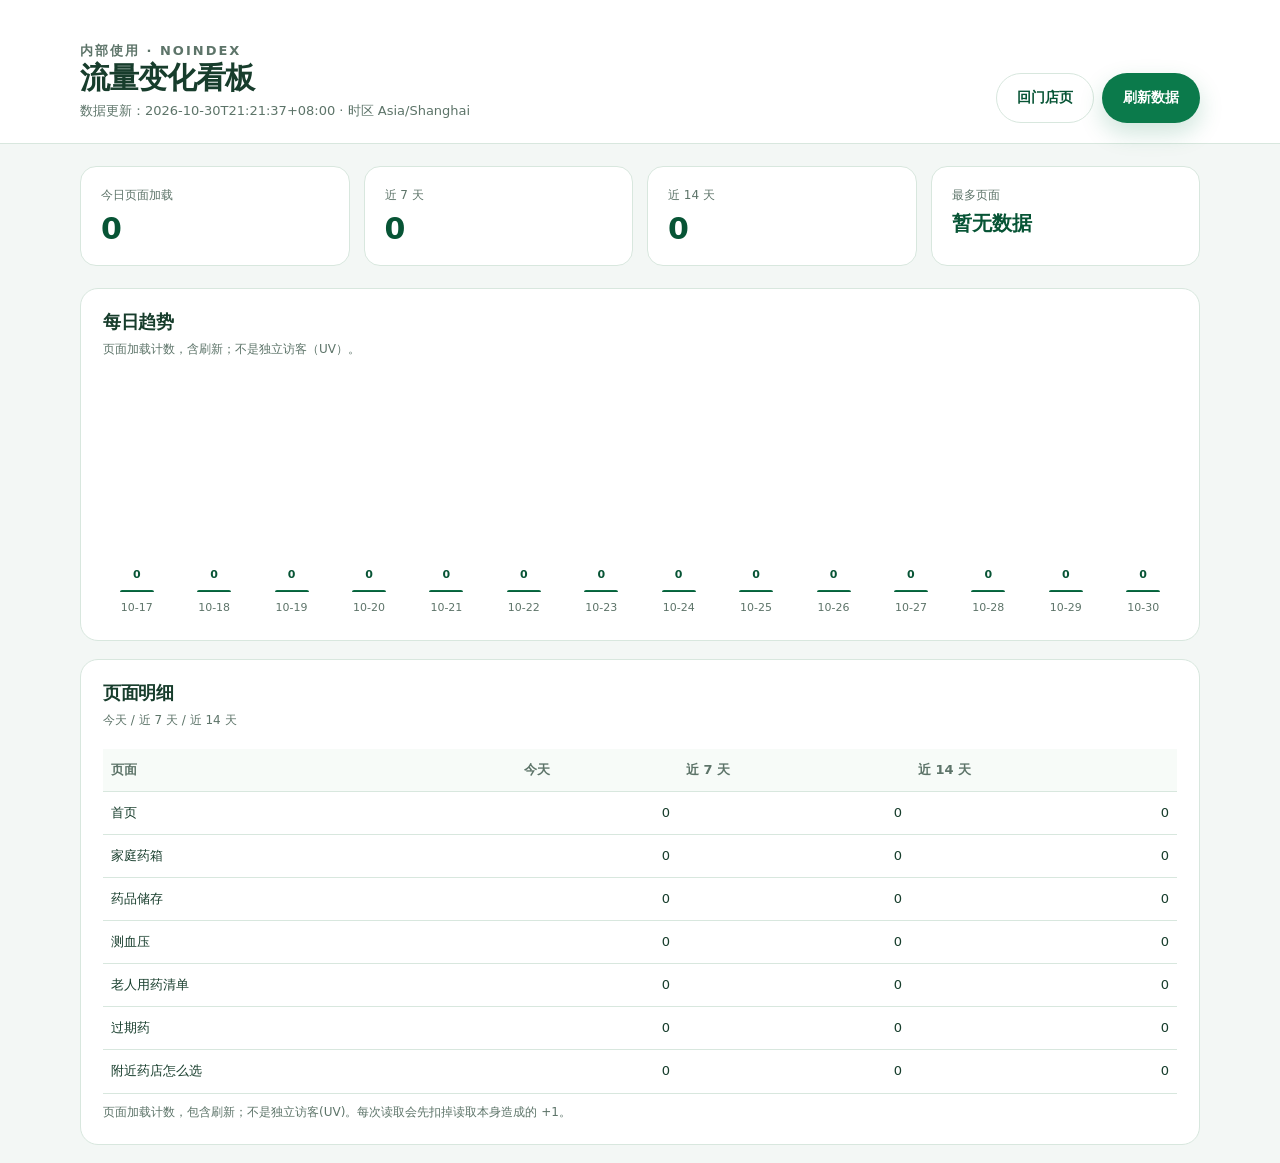
==== dashboard/index.html @ 514e3e6b "Add SEO guide: dashboard/index.html" ====
<!DOCTYPE html>
<html lang="zh-CN">
<head>
<meta charset="UTF-8">
<meta name="viewport" content="width=device-width, initial-scale=1.0">
<meta name="robots" content="noindex,nofollow">
<title>流量看板｜万家康羊山窑店</title>
<link rel="stylesheet" href="../styles.css">
<style>
  body{background:#f3f7f5}
  .dash-head{padding:34px 0 20px;border-bottom:1px solid var(--line);background:#fff}
  .dash-head .wrap{display:flex;justify-content:space-between;align-items:flex-end;gap:16px;flex-wrap:wrap}
  .dash-head h1{margin:0;font-size:30px}
  .dash-head p{margin:6px 0 0;color:var(--muted);font-size:13px}
  .dash-actions{display:flex;gap:8px;flex-wrap:wrap}
  .stats{display:grid;grid-template-columns:repeat(4,1fr);gap:14px;margin:22px 0}
  .stat{background:#fff;border:1px solid var(--line);border-radius:16px;padding:18px 20px}
  .stat span{display:block;color:var(--muted);font-size:12px}
  .stat b{display:block;font-size:30px;line-height:1.2;margin-top:6px;color:var(--green-dark)}
  .panel{background:#fff;border:1px solid var(--line);border-radius:18px;padding:22px;margin-bottom:18px}
  .panel h2{margin:0 0 6px;font-size:18px}
  .panel .sub{color:var(--muted);font-size:12px;margin:0 0 18px}
  .chart{display:flex;align-items:flex-end;gap:10px;height:240px;padding:12px 0 0;overflow-x:auto}
  .bar-wrap{flex:1;min-width:44px;display:flex;flex-direction:column;align-items:center;justify-content:flex-end;height:100%}
  .bar{width:100%;max-width:34px;background:linear-gradient(180deg,#0b7a4b,#075435);border-radius:6px 6px 0 0;min-height:2px;transition:height .3s}
  .bar-label{font-size:11px;color:var(--muted);margin-top:7px;white-space:nowrap}
  .bar-num{font-size:11px;color:var(--green-dark);font-weight:700;margin-bottom:5px}
  table{width:100%;border-collapse:collapse;font-size:13px}
  th,td{padding:10px 8px;border-bottom:1px solid var(--line);text-align:left}
  th{color:var(--muted);font-weight:600;background:#f7fbf8}
  td.num{text-align:right;font-variant-numeric:tabular-nums}
  .note{font-size:12px;color:var(--muted);line-height:1.7;margin:8px 0 0}
  .empty{padding:40px;text-align:center;color:var(--muted)}
  @media(max-width:900px){.stats{grid-template-columns:1fr 1fr}}
  @media(max-width:560px){.stats{grid-template-columns:1fr 1fr}.dash-head h1{font-size:24px}.chart{gap:6px}}
</style>
</head>
<body>
<header class="dash-head">
  <div class="wrap">
    <div>
      <p class="eyebrow">内部使用 · noindex</p>
      <h1>流量变化看板</h1>
      <p id="updated">正在读取 traffic.json…</p>
    </div>
    <div class="dash-actions">
      <a class="btn ghost" href="../index.html">回门店页</a>
      <button class="btn primary" type="button" onclick="loadData()">刷新数据</button>
    </div>
  </div>
</header>

<main class="wrap">
  <section class="stats">
    <div class="stat"><span>今日页面加载</span><b id="today">—</b></div>
    <div class="stat"><span>近 7 天</span><b id="week">—</b></div>
    <div class="stat"><span>近 14 天</span><b id="all">—</b></div>
    <div class="stat"><span>最多页面</span><b id="top" style="font-size:20px">—</b></div>
  </section>

  <section class="panel">
    <h2>每日趋势</h2>
    <p class="sub">页面加载计数，含刷新；不是独立访客（UV）。</p>
    <div id="chart" class="chart"></div>
  </section>

  <section class="panel">
    <h2>页面明细</h2>
    <p class="sub">今天 / 近 7 天 / 近 14 天</p>
    <div style="overflow-x:auto">
      <table>
        <thead><tr><th>页面</th><th class="num">今天</th><th class="num">近 7 天</th><th class="num">近 14 天</th></tr></thead>
        <tbody id="tbody"></tbody>
      </table>
    </div>
    <p class="note" id="note"></p>
  </section>
</main>

<script>
let DATA = null;

function fmt(n){return new Intl.NumberFormat('zh-CN').format(n||0)}
function sumDays(page, days){return days.reduce((a,d)=>a+((DATA.counts[page]||{})[d]||0),0)}
function totalDay(day){return Object.keys(DATA.pages).reduce((a,p)=>a+((DATA.counts[p]||{})[day]||0),0)}

function draw(){
  const days = DATA.days || [];
  const today = days[days.length-1];
  const last7 = days.slice(-7);
  const totals = days.map(totalDay);
  const allTotal = totals.reduce((a,b)=>a+b,0);
  document.getElementById('today').textContent = fmt(totalDay(today));
  document.getElementById('week').textContent = fmt(last7.reduce((a,d)=>a+totalDay(d),0));
  document.getElementById('all').textContent = fmt(allTotal);
  const pageTotals = Object.keys(DATA.pages).map(p=>({p,n:sumDays(p,days)}));
  pageTotals.sort((a,b)=>b.n-a.n);
  document.getElementById('top').textContent = pageTotals[0] && pageTotals[0].n>0 ? DATA.pages[pageTotals[0].p] : '暂无数据';
  document.getElementById('updated').textContent = '数据更新：' + (DATA.updated||'—') + ' · 时区 ' + (DATA.timezone||'Asia/Shanghai');

  const max = Math.max(1, ...totals);
  const chart = document.getElementById('chart');
  chart.innerHTML = days.map((d,i)=>{
    const h = Math.round((totals[i]/max)*180);
    return '<div class="bar-wrap"><div class="bar-num">'+totals[i]+'</div><div class="bar" style="height:'+Math.max(2,h)+'px"></div><div class="bar-label">'+d.slice(5)+'</div></div>';
  }).join('');

  const tbody = document.getElementById('tbody');
  tbody.innerHTML = Object.keys(DATA.pages).map(p=>{
    const todayN = (DATA.counts[p]||{})[today]||0;
    return '<tr><td>'+DATA.pages[p]+'</td><td class="num">'+fmt(todayN)+'</td><td class="num">'+fmt(sumDays(p,last7))+'</td><td class="num">'+fmt(sumDays(p,days))+'</td></tr>';
  }).join('');
  document.getElementById('note').textContent = DATA.note || '';
}

async function loadData(){
  try{
    const r = await fetch('../traffic.json?t=' + Date.now(), {cache:'no-store'});
    DATA = await r.json();
    draw();
  }catch(e){
    document.getElementById('updated').textContent = '读取 traffic.json 失败：' + e.message;
  }
}
loadData();
</script>
</body>
</html>
---- styles.css ----
:root{
  --green:#0b7a4b;
  --green-dark:#075435;
  --green-soft:#eaf6ef;
  --ink:#173d2c;
  --muted:#5d7469;
  --line:#d8e7de;
  --gold:#f2b705;
  --bg:#f7fbf8;
  --white:#fff;
}
*{box-sizing:border-box}
html{scroll-behavior:smooth}
body{
  margin:0;
  font-family:"Microsoft YaHei","PingFang SC","Noto Sans SC",system-ui,-apple-system,sans-serif;
  color:var(--ink);
  background:var(--bg);
  line-height:1.7;
  -webkit-font-smoothing:antialiased;
}
a{color:inherit;text-decoration:none}
img{max-width:100%;display:block}
.wrap{width:min(1120px,calc(100% - 40px));margin:0 auto}
.top{
  position:sticky;top:0;z-index:20;
  background:rgba(247,251,248,.92);
  backdrop-filter:blur(12px);
  border-bottom:1px solid var(--line);
}
.nav{display:flex;align-items:center;justify-content:space-between;padding:14px 0}
.brand{display:flex;align-items:center;gap:10px}
.brand-mark{
  width:42px;height:42px;border-radius:12px;background:var(--green);color:#fff;
  display:flex;align-items:center;justify-content:center;font-size:21px;font-weight:800;
  box-shadow:0 6px 18px rgba(11,122,75,.22);
}
.brand strong{display:block;font-size:16px;line-height:1.3}
.brand small{display:block;color:var(--muted);font-size:11px;letter-spacing:1px}
.call{
  border:1px solid var(--green);color:var(--green);border-radius:999px;
  padding:9px 16px;font-size:13px;font-weight:700;
}
.hero{
  background:
    radial-gradient(circle at 85% 10%,rgba(242,183,5,.16),transparent 28%),
    radial-gradient(circle at 10% 80%,rgba(11,122,75,.12),transparent 30%),
    linear-gradient(180deg,#f7fbf8 0%,#edf7f1 100%);
  border-bottom:1px solid var(--line);
}
.hero-grid{
  display:grid;grid-template-columns:1.4fr .8fr;gap:44px;align-items:center;
  padding:64px 0 58px;
}
.eyebrow{
  margin:0 0 10px;color:var(--green);font-size:12px;font-weight:800;
  letter-spacing:2px;text-transform:uppercase;
}
h1{
  margin:0;font-size:clamp(38px,5.5vw,68px);line-height:1.08;
  letter-spacing:-1px;font-weight:900;
}
h1 em{font-style:normal;color:var(--green)}
.lead{margin:18px 0 0;color:#345545;font-size:17px}
.hero-actions{display:flex;gap:12px;flex-wrap:wrap;margin-top:26px}
.btn{
  display:inline-flex;align-items:center;justify-content:center;
  border-radius:999px;padding:12px 20px;font-size:14px;font-weight:800;
  border:1px solid transparent;transition:.18s ease;cursor:pointer;
}
.btn.primary{background:var(--green);color:#fff;box-shadow:0 10px 24px rgba(11,122,75,.2)}
.btn.primary:hover{background:var(--green-dark);transform:translateY(-1px)}
.btn.ghost{background:#fff;border-color:var(--line);color:var(--green-dark)}
.btn.ghost:hover{border-color:var(--green)}
.btn.big{padding:15px 28px;font-size:15px}
.note{margin:16px 0 0;color:var(--muted);font-size:12px}
.hero-card{
  background:#fff;border:1px solid var(--line);border-radius:24px;
  padding:24px;text-align:center;box-shadow:0 18px 50px rgba(13,70,45,.08);
}
.hero-card img{width:220px;margin:0 auto 12px;border-radius:12px}
.hero-card strong{display:block;font-size:16px}
.hero-card span{display:block;color:var(--muted);font-size:12px;margin-top:4px}
.section{padding:62px 0}
.section.alt{background:#fff;border-top:1px solid var(--line);border-bottom:1px solid var(--line)}
.section-head{max-width:760px;margin-bottom:28px}
h2{margin:0;font-size:clamp(25px,3.2vw,38px);line-height:1.25;letter-spacing:-.5px}
.cards{display:grid;grid-template-columns:repeat(3,1fr);gap:16px}
.card{
  background:#fff;border:1px solid var(--line);border-radius:18px;padding:22px;
  box-shadow:0 4px 18px rgba(13,70,45,.04);
}
.card .ico{
  width:34px;height:34px;border-radius:10px;background:var(--green-soft);
  color:var(--green);font-size:12px;font-weight:900;display:flex;align-items:center;justify-content:center;
  margin-bottom:14px;
}
.card h3{margin:0 0 8px;font-size:17px}
.card p{margin:0;color:var(--muted);font-size:13.5px}
.two-col{display:grid;grid-template-columns:1.1fr .9fr;gap:36px;align-items:start}
.map-actions{display:flex;gap:10px;flex-wrap:wrap;margin-top:22px}
.info-card{
  background:var(--green);color:#fff;border-radius:22px;padding:28px;
  box-shadow:0 18px 46px rgba(11,122,75,.18);
}
.info-card h3{margin:0 0 16px;font-size:18px}
.info-card dl{margin:0;display:grid;grid-template-columns:88px 1fr;gap:10px 14px;font-size:13px}
.info-card dt{color:rgba(255,255,255,.65)}
.info-card dd{margin:0;color:#fff}
.info-card a{text-decoration:underline;text-underline-offset:3px}
.faq{display:grid;gap:10px;max-width:900px}
details{
  background:#fff;border:1px solid var(--line);border-radius:14px;padding:0 18px;
}
summary{
  cursor:pointer;list-style:none;padding:16px 0;font-weight:800;font-size:14.5px;
  display:flex;align-items:center;justify-content:space-between;gap:16px;
}
summary::-webkit-details-marker{display:none}
summary::after{content:"+";color:var(--green);font-size:20px;font-weight:400}
details[open] summary::after{content:"−"}
details p{margin:0 0 16px;color:var(--muted);font-size:13.5px}
.cta{padding-top:0}
.cta-box{
  background:linear-gradient(120deg,var(--green) 0%,#0a6540 100%);
  color:#fff;border-radius:26px;padding:38px;
  display:flex;align-items:center;justify-content:space-between;gap:26px;
  box-shadow:0 24px 60px rgba(11,90,55,.2);
}
.cta-box .eyebrow{color:#c8f1dc}
.cta-box h2{color:#fff}
.cta-box p{margin:10px 0 0;color:rgba(255,255,255,.78);font-size:13.5px}
.cta-actions{display:flex;gap:10px;flex-wrap:wrap;flex-shrink:0}
.cta-box .btn.primary{background:#fff;color:var(--green-dark);box-shadow:none}
.cta-box .btn.ghost{background:transparent;border-color:rgba(255,255,255,.5);color:#fff}
.footer{background:#0d2c20;color:#d8e7de;padding:36px 0 26px;font-size:13px}
.footer-grid{display:grid;grid-template-columns:1.2fr 1fr 1fr;gap:24px}
.footer strong{color:#fff;font-size:15px}
.footer p{margin:6px 0;color:rgba(216,231,222,.75)}
.footer a{text-decoration:underline;text-underline-offset:3px}
.copyright{
  border-top:1px solid rgba(255,255,255,.12);margin-top:24px;padding-top:18px;
  color:rgba(216,231,222,.55);font-size:11.5px;
}
@media(max-width:860px){
  .hero-grid,.two-col,.cta-box{grid-template-columns:1fr;display:grid}
  .hero-grid{padding:42px 0 38px;gap:28px}
  .cards{grid-template-columns:1fr 1fr}
  .hero-card{max-width:360px}
  .cta-box{padding:28px}
  .footer-grid{grid-template-columns:1fr}
}
@media(max-width:560px){
  .wrap{width:calc(100% - 28px)}
  .cards{grid-template-columns:1fr}
  .nav{padding:10px 0}
  .brand small{display:none}
  .brand strong{font-size:14px}
  .call{display:none}
  .lead{font-size:15px;line-height:1.65;word-break:break-word}
  .section{padding:44px 0}
  .hero-card img{width:180px}
}

/* 文章页 */
.article-hero{
  background:linear-gradient(180deg,#f7fbf8 0%,#edf7f1 100%);
  border-bottom:1px solid var(--line);
  padding:46px 0 38px;
}
.article-hero h1{font-size:clamp(30px,4vw,48px);line-height:1.18;max-width:900px}
.article-hero .lead{max-width:820px}
.article-wrap{display:grid;grid-template-columns:minmax(0,1fr) 300px;gap:40px;align-items:start;padding:44px 0 60px}
.article{background:#fff;border:1px solid var(--line);border-radius:20px;padding:34px 38px;box-shadow:0 8px 28px rgba(13,70,45,.05)}
.article h2{margin:30px 0 10px;font-size:22px;letter-spacing:0}
.article h2:first-child{margin-top:0}
.article h3{margin:20px 0 8px;font-size:16px}
.article p{margin:0 0 12px;color:#3d5e4f;font-size:14.5px}
.article ul,.article ol{margin:0 0 14px;padding-left:22px;color:#3d5e4f;font-size:14.5px}
.article li{margin:5px 0}
.article .note-box{background:var(--green-soft);border-left:4px solid var(--green);border-radius:0 10px 10px 0;padding:14px 16px;margin:18px 0;color:#2f5f49;font-size:13.5px}
.article .cta-inline{background:linear-gradient(120deg,var(--green),#0a6540);color:#fff;border-radius:16px;padding:20px;margin:24px 0}
.article .cta-inline p{color:rgba(255,255,255,.85);margin:0 0 10px}
.article .cta-inline .btn{background:#fff;color:var(--green-dark)}
.article table{width:100%;border-collapse:collapse;font-size:13.5px;margin:12px 0 18px}
.article th,.article td{border:1px solid var(--line);padding:9px 10px;text-align:left;vertical-align:top}
.article th{background:#f1f8f4;color:#0b5d3a}
.aside-card{background:#fff;border:1px solid var(--line);border-radius:18px;padding:22px;margin-bottom:16px}
.aside-card h3{margin:0 0 8px;font-size:16px}
.aside-card p{margin:0 0 8px;color:var(--muted);font-size:13px}
.aside-card .btn{width:100%;margin-top:6px}
.aside-links{display:grid;gap:8px;margin-top:8px}
.aside-links a{font-size:13px;color:var(--green-dark);border-bottom:1px dashed var(--line);padding:7px 0}
.guide-grid{display:grid;grid-template-columns:repeat(3,1fr);gap:16px}
.guide-card{display:block;background:#fff;border:1px solid var(--line);border-radius:18px;padding:22px;transition:.18s ease}
.guide-card:hover{border-color:var(--green);transform:translateY(-2px);box-shadow:0 12px 28px rgba(13,70,45,.08)}
.guide-card b{display:block;font-size:16px;margin-bottom:7px;color:var(--ink)}
.guide-card span{display:block;color:var(--muted);font-size:13px}
.guide-card em{display:inline-block;font-style:normal;color:var(--green);font-size:12px;font-weight:800;margin-top:12px}
@media(max-width:900px){
  .article-wrap{grid-template-columns:1fr}
  .guide-grid{grid-template-columns:1fr 1fr}
}
@media(max-width:560px){
  .article{padding:24px 20px;border-radius:16px}
  .guide-grid{grid-template-columns:1fr}
  .article-hero{padding:32px 0 26px}
}
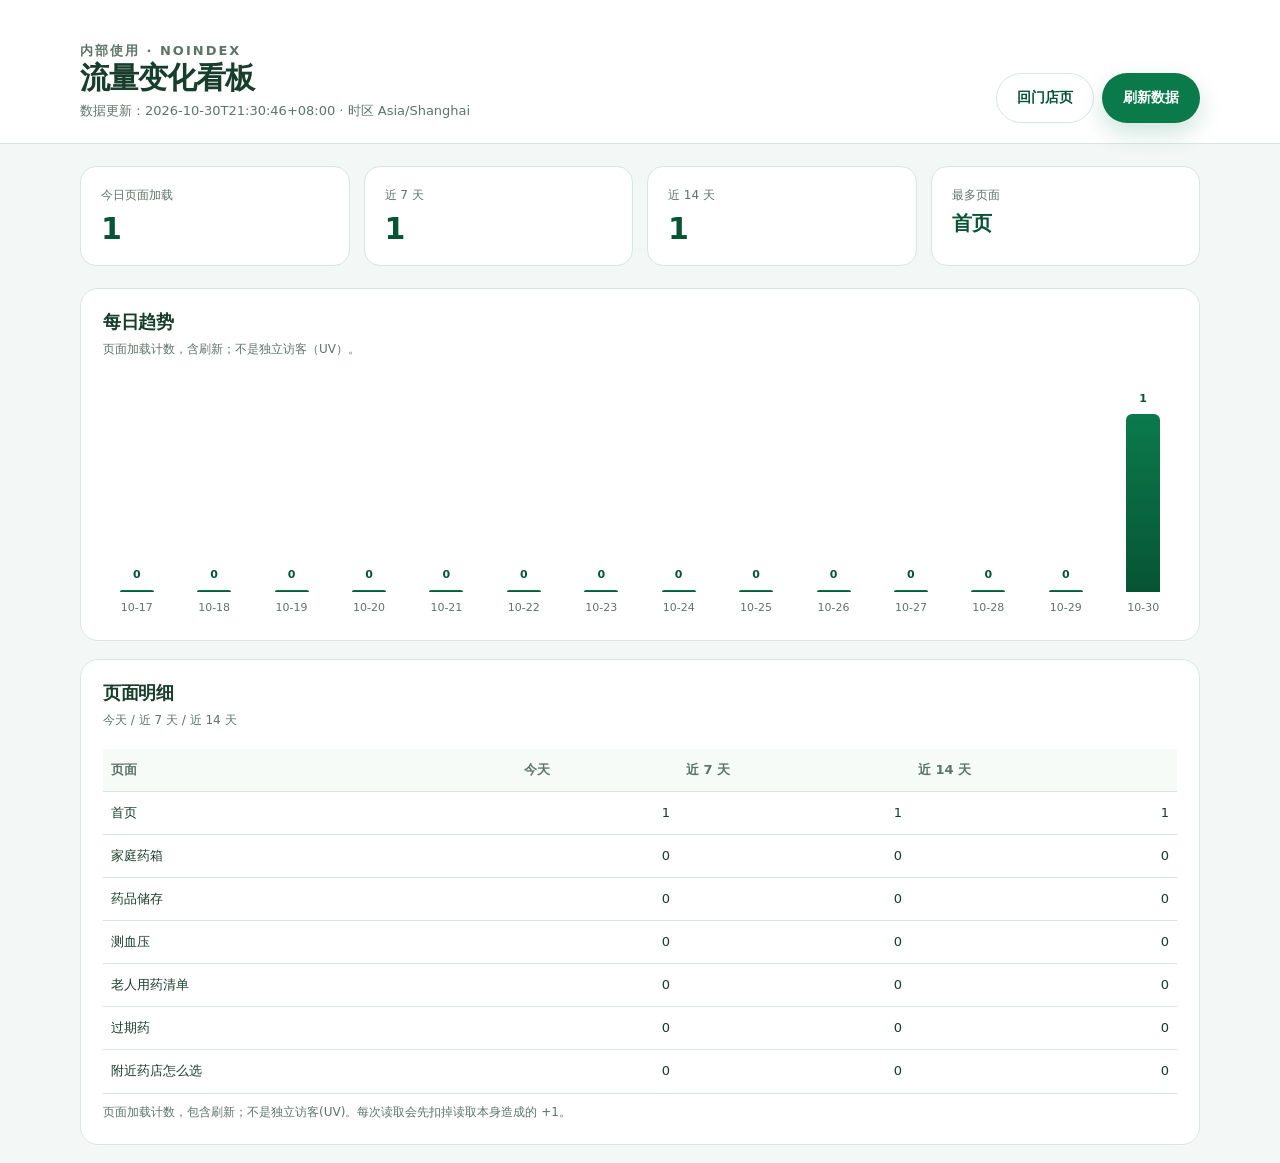
==== commit b4019a1c: "Add SEO guide: dashboard/index.html" ====
--- a/dashboard/index.html
+++ b/dashboard/index.html
@@ -1,4 +1,4 @@
-<!DOCTYPE html>
+﻿<!DOCTYPE html>
 <html lang="zh-CN">
 <head>
 <meta charset="UTF-8">
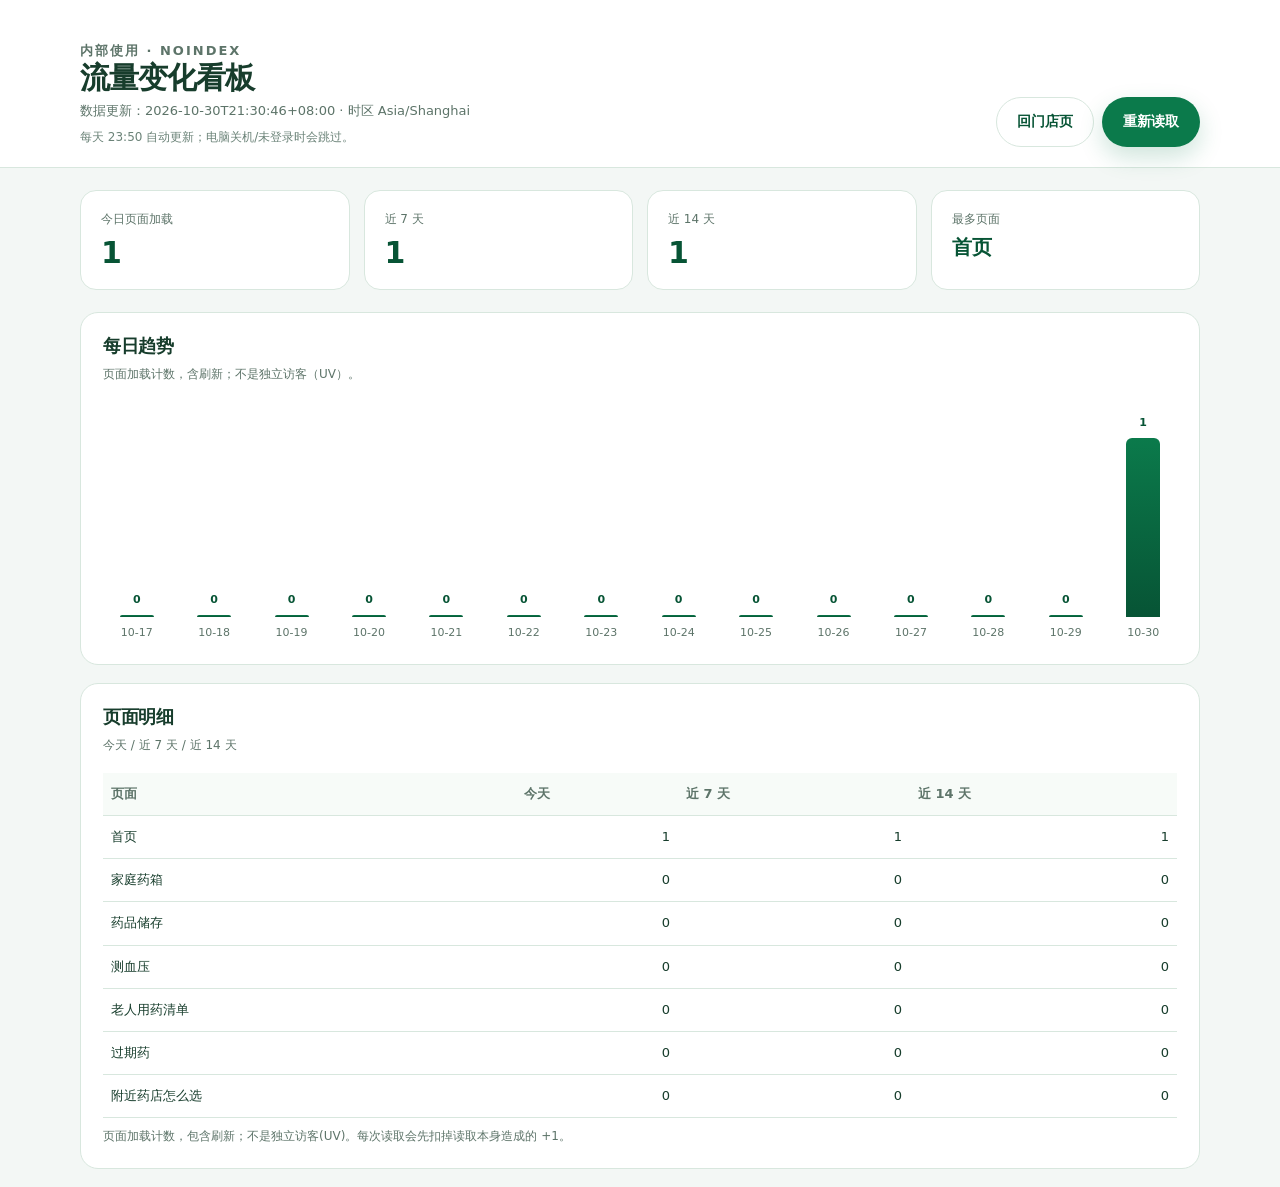
==== commit 00eab339: "Clarify dashboard refresh" ====
--- a/dashboard/index.html
+++ b/dashboard/index.html
@@ -1,4 +1,4 @@
-﻿<!DOCTYPE html>
+<!DOCTYPE html>
 <html lang="zh-CN">
 <head>
 <meta charset="UTF-8">
@@ -42,10 +42,11 @@
       <p class="eyebrow">内部使用 · noindex</p>
       <h1>流量变化看板</h1>
       <p id="updated">正在读取 traffic.json…</p>
+      <p style="margin:4px 0 0;color:#6b8378;font-size:12px">每天 23:50 自动更新；电脑关机/未登录时会跳过。</p>
     </div>
     <div class="dash-actions">
       <a class="btn ghost" href="../index.html">回门店页</a>
-      <button class="btn primary" type="button" onclick="loadData()">刷新数据</button>
+      <button class="btn primary" type="button" onclick="loadData()">重新读取</button>
     </div>
   </div>
 </header>
